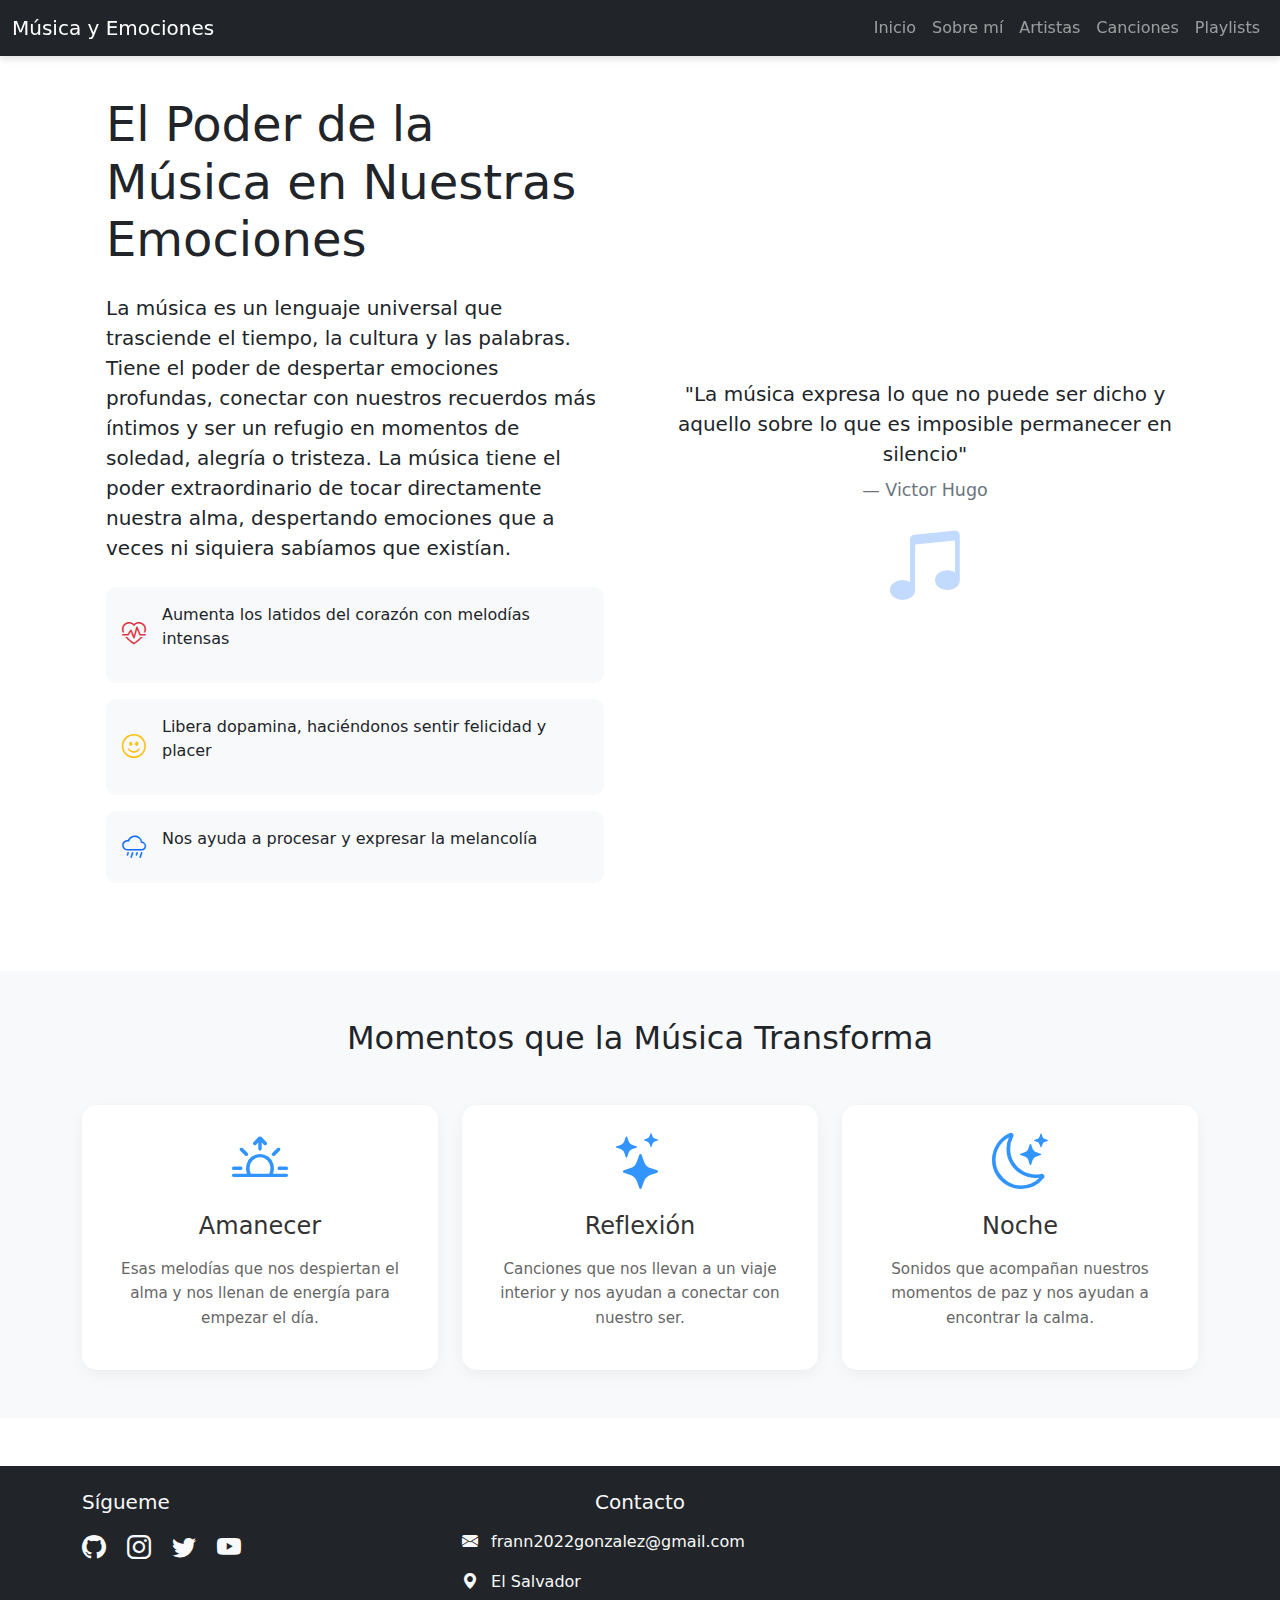
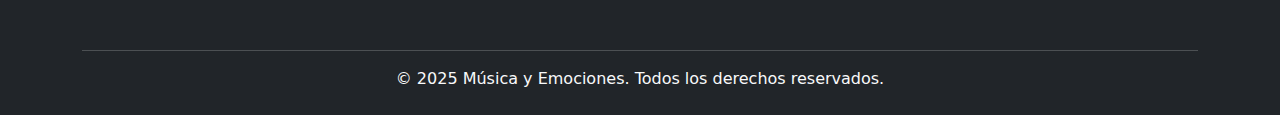
==== index.html @ a3bd382b "first commit" ====
<!DOCTYPE html>
<html lang="es">

<head>
  <meta charset="UTF-8">
  <meta name="viewport" content="width=device-width, initial-scale=1.0">
  <link rel="icon" type="image/png" href="Images/ondas-sonoras.png">
  <title>Música y Emociones</title>
  <link href="https://cdn.jsdelivr.net/npm/bootstrap@5.3.0/dist/css/bootstrap.min.css" rel="stylesheet">
  <link href="https://cdn.jsdelivr.net/npm/bootstrap-icons@1.10.3/font/bootstrap-icons.css" rel="stylesheet">
  <link rel="stylesheet" href="styles.css">
</head>

<main id="main-content">

  <body>
    <!--navbar-->
    <nav class="navbar navbar-expand-lg navbar-dark bg-dark fixed-top">
      <div class="container-fluid">
        <a class="navbar-brand" href="index.html">Música y Emociones</a>
        <button class="navbar-toggler" type="button" data-bs-toggle="collapse" data-bs-target="#navbarNav">
          <span class="navbar-toggler-icon"></span>
        </button>
        <div class="collapse navbar-collapse" id="navbarNav">
          <ul class="navbar-nav ms-auto">
            <li class="nav-item">
              <a class="nav-link" href="index.html">Inicio</a>
            </li>
            <li class="nav-item">
              <a class="nav-link" href="sobre-mi.html">Sobre mí</a>
            </li>
            <li class="nav-item">
              <a class="nav-link" href="artistas.html">Artistas</a>
            </li>
            <li class="nav-item">
              <a class="nav-link" href="canciones.html">Canciones</a>
            </li>
            <li class="nav-item">
              <a class="nav-link" href="playlist.html">Playlists</a>
            </li>
          </ul>
        </div>
      </div>
    </nav>

    <!-- Inicio - Carrusel -->
    <section id="inicio" class="carousel slide" data-bs-ride="carousel" data-bs-interval="3000" data-bs-pause="hover">
      <!--controles de navegación -->
      <div class="carousel-indicators">
        <button type="button" data-bs-target="#inicio" data-bs-slide-to="0" class="active"></button>
        <button type="button" data-bs-target="#inicio" data-bs-slide-to="1"></button>
        <button type="button" data-bs-target="#inicio" data-bs-slide-to="2"></button>
      </div>

      <div class="carousel-inner">
        <div class="carousel-item active">
          <img src="images/Carrusel/vinilo2.jpg" class="d-block w-100" alt="Música y emociones">
          <div class="carousel-caption d-none d-md-block">
            <h5>La música es el lenguaje del alma</h5>
            <p>Explora cómo la música conecta con nuestras emociones.</p>
            <a href="artistas.html" class="btn btn-primary mt-3">Conoce más</a>
          </div>
        </div>
        <div class="carousel-item">
          <img src="images/Carrusel/vinilo.jpg" class="d-block w-100" alt="Recomendaciones">
          <div class="carousel-caption d-none d-md-block">
            <h5>Descubre canciones que tocan el corazón</h5>
            <a href="canciones.html" class="btn btn-primary mt-3">Ver canciones</a>
          </div>
        </div>
        <div class="carousel-item">
          <img src="images/Carrusel/fond.jpg" class="d-block w-100" alt="Playlists">
          <div class="carousel-caption d-none d-md-block">
            <h5>Playlists para cada momento</h5>
            <a href="playlist.html" class="btn btn-primary mt-3">Explorar playlists</a>
          </div>
        </div>
      </div>

      <!-- botones de anterior/siguiente -->
      <button class="carousel-control-prev" type="button" data-bs-target="#inicio" data-bs-slide="prev">
        <span class="carousel-control-prev-icon" aria-hidden="true"></span>
        <span class="visually-hidden">Anterior</span>
      </button>
      <button class="carousel-control-next" type="button" data-bs-target="#inicio" data-bs-slide="next">
        <span class="carousel-control-next-icon" aria-hidden="true"></span>
        <span class="visually-hidden">Siguiente</span>
      </button>
    </section>

    <!-- Sección Impacto Emocional de la Música -->
    <section class="emotional-impact py-5">
      <div class="container">
        <div class="row align-items-center">
          <div class="col-md-6">
            <div class="impact-content p-4">
              <h2 class="display-5 mb-4">El Poder de la Música en Nuestras Emociones</h2>
              <p class="lead mb-4">La música es un lenguaje universal que trasciende el tiempo, la cultura y las
                palabras. Tiene el poder de despertar emociones profundas, conectar con nuestros recuerdos más íntimos y
                ser un refugio en momentos de soledad, alegría o tristeza.
                La música tiene el poder extraordinario de tocar directamente nuestra alma,
                despertando emociones que a veces ni siquiera sabíamos que existían.</p>
              <div class="emotion-cards">
                <div class="emotion-card mb-3">
                  <i class="bi bi-heart-pulse text-danger"></i>
                  <p>Aumenta los latidos del corazón con melodías intensas</p>
                </div>
                <div class="emotion-card mb-3">
                  <i class="bi bi-emoji-smile text-warning"></i>
                  <p>Libera dopamina, haciéndonos sentir felicidad y placer</p>
                </div>
                <div class="emotion-card mb-3">
                  <i class="bi bi-cloud-rain text-primary"></i>
                  <p>Nos ayuda a procesar y expresar la melancolía</p>
                </div>
              </div>
            </div>
          </div>
          <div class="col-md-6">
            <div class="impact-quote text-center p-4">
              <blockquote class="blockquote">
                <p class="mb-4">"La música expresa lo que no puede ser dicho y aquello sobre lo que es imposible
                  permanecer en silencio"</p>
                <footer class="blockquote-footer">Victor Hugo</footer>
              </blockquote>
              <i class="bi bi-music-note-beamed display-1 text-primary opacity-25"></i>
            </div>
          </div>
        </div>
      </div>
    </section>

    <!-- Sección Experiencias Musicales -->
    <section class="musical-experiences py-5 bg-light">
      <div class="container">
        <h2 class="text-center mb-5">Momentos que la Música Transforma</h2>
        <div class="row g-4">
          <div class="col-md-4">
            <div class="experience-card text-center p-4">
              <div class="experience-icon mb-3">
                <i class="bi bi-sunrise display-4"></i>
              </div>
              <h4>Amanecer</h4>
              <p>Esas melodías que nos despiertan el alma y nos llenan de energía para empezar el día.</p>
            </div>
          </div>
          <div class="col-md-4">
            <div class="experience-card text-center p-4">
              <div class="experience-icon mb-3">
                <i class="bi bi-stars display-4"></i>
              </div>
              <h4>Reflexión</h4>
              <p>Canciones que nos llevan a un viaje interior y nos ayudan a conectar con nuestro ser.</p>
            </div>
          </div>
          <div class="col-md-4">
            <div class="experience-card text-center p-4">
              <div class="experience-icon mb-3">
                <i class="bi bi-moon-stars display-4"></i>
              </div>
              <h4>Noche</h4>
              <p>Sonidos que acompañan nuestros momentos de paz y nos ayudan a encontrar la calma.</p>
            </div>
          </div>
        </div>
      </div>
    </section>

    <!-- Footer -->
    <footer class="footer bg-dark text-light py-4 mt-5">
      <div class="container">
        <div class="row g-4">
          <!-- Columna de redes sociales -->
          <div class="col-md-4">
            <h5 class="mb-3">Sígueme</h5>
            <div class="social-links">
              <a href="https://github.com/Frann1411" target="_blank" class="text-light me-3"><i
                  class="bi bi-github fs-4"></i></a>
              <a href="https://www.instagram.com/frann14.11?igsh=MWNpeHpvYTNza2E0MA==" target="_blank"
                class="text-light me-3"><i class="bi bi-instagram fs-4"></i></a>
              <a href="https://x.com/Frann1411" target="_blank" class="text-light me-3"><i
                  class="bi bi-twitter fs-4"></i></a>
              <a href="https://www.youtube.com/@franklingonzalez1224" target="_blank" class="text-light me-3"><i
                  class="bi bi-youtube fs-4"></i></a>
            </div>
          </div>

          <!-- Columna de contacto -->
          <div class="col-md-4">
            <h5 class="text-center mb-3">Contacto</h5>
            <p><i class="bi bi-envelope-fill me-2"></i> frann2022gonzalez@gmail.com </p>
            <p><i class="bi bi-geo-alt-fill me-2"></i> El Salvador </p>
          </div>
        </div>
        <!-- Derechos de autor -->
        <div class="row mt-4">
          <div class="col-12">
            <hr class="bg-light">
            <p class="text-center mb-0">
              © 2025 Música y Emociones. Todos los derechos reservados.
            </p>
          </div>
        </div>
      </div>
    </footer>

    <!-- Scripts -->
    <script src="scripts.js"></script>
    <script src="https://cdn.jsdelivr.net/npm/bootstrap@5.3.0/dist/js/bootstrap.bundle.min.js"></script>
  </body>
</main>

</html>
---- styles.css ----
/* Estilos para el Navbar */
#navbar {
    background: transparent;
    transition: background 0.5s ease;
  }
  
  #navbar.scrolled {
    background: linear-gradient(90deg, #061a3f, #020a1a); /* Fondo al hacer scroll */
  }
  
  .navbar-nav .nav-link {
    position: relative;
    transition: color 0.3s ease;
  }
  
  .navbar-nav .nav-link:hover {
    color: #ff6f61 !important; /* Color al hacer hover */
  }
  
  .navbar-nav .nav-link::after {
    content: '';
    position: absolute;
    width: 0;
    height: 2px;
    background: #ff6f61; /* Color del subrayado */
    bottom: 0;
    left: 0;
    transition: width 0.3s ease;
  }
  
  .navbar-nav .nav-link:hover::after {
    width: 100%; /* Subrayado al hacer hover */
  }
  
  .navbar {
    box-shadow: 0 4px 6px rgba(0, 0, 0, 0.1); /* Sombra */
  }
  
  /* Animación del menú desplegable */
  .navbar-toggler {
    border: none;
    outline: none;
  }
  
  .navbar-toggler:focus {
    box-shadow: none;
  }
  
  .navbar-toggler-icon {
    transition: transform 0.3s ease;
  }
  
  .navbar-toggler[aria-expanded="true"] .navbar-toggler-icon {
    transform: rotate(90deg); /* Gira el ícono al abrir el menú */
  }

.carousel-inner {
    max-height: 200vh; /* Usa unidades viewport para hacerlo responsive */
}

.carousel-inner img {
    object-fit: cover;
    height: 70vh;
    width: 50%;
}

/* Estilos para la sección "Sobre mí" */
#sobre-mi {
    background: linear-gradient(135deg, #f9f9f9, #e0e0e0);
    padding: 4rem 0;
    border-radius: 15px;
  }
  
  .gradient-text {
    background: linear-gradient(45deg, #ff6f61, #2a5298);
    -webkit-background-clip: text;
    -webkit-text-fill-color: transparent;
  }
  
  .profile-img {
    transition: transform 0.3s ease, box-shadow 0.3s ease;
  }
  
  .profile-img:hover {
    transform: scale(1.05);
    box-shadow: 0 10px 20px rgba(0, 0, 0, 0.2);
  }
  
  .badge {
    font-size: 1rem;
    padding: 0.5rem 1rem;
    border-radius: 20px;
    transition: transform 0.3s ease, background-color 0.3s ease;
  }
  
  .badge:hover {
    transform: translateY(-5px);
    background-color: #ff6f61 !important;
    color: white !important;
  }
  
  .btn-outline-primary, .btn-outline-dark {
    transition: transform 0.3s ease, background-color 0.3s ease;
  }
  
  .btn-outline-primary:hover, .btn-outline-dark:hover {
    transform: translateY(-5px);
  }
  
  .bi-spotify, .bi-instagram {
    transition: transform 0.3s ease;
  }
  
  .btn:hover .bi-spotify, .btn:hover .bi-instagram {
    transform: rotate(360deg);
  }
  
  /* Animación para las notas musicales */
  @keyframes float {
    0%, 100% {
      transform: translateY(0);
    }
    50% {
      transform: translateY(-20px);
    }
  }
  
  .floating-music-note {
    position: absolute;
    font-size: 2rem;
    animation: float 3s ease-in-out infinite;
  }
  
  .note-1 {
    top: 10%;
    left: 20%;
    animation-delay: 2s;
  }
  
  .note-2 {
    top: 30%;
    right: 10%;
    animation-delay: 1s;
  }
  
  .note-3 {
    bottom: 10%;
    left: 50%;
    animation-delay: 2s;
  }

/* Estilos para la sección de artistas */
#artistas {
  background: linear-gradient(135deg, #f9f9f9, #e0e0e0);
  padding: 4rem 0;
  border-radius: 15px;
}

.card-img-wrapper {
    height: 250px; /* Altura fija para todas las imágenes */
    overflow: hidden;
    position: relative;
}

.artist-img {
    width: 100%;
    height: 100%;
    object-fit: cover;
    transition: transform 0.3s ease;
}

.hover-card {
    transition: transform 0.3s ease, box-shadow 0.3s ease;
}

.hover-card:hover {
    transform: translateY(-5px);
    box-shadow: 0 0.5rem 1rem rgba(0,0,0,0.15) !important;
}

.hover-card:hover .artist-img {
    transform: scale(1.05);
}

.card {
    border: none;
    background-color: #fff;
    border-radius: 0.5rem;
}

.card-title {
    font-weight: 600;
    margin-bottom: 0.75rem;
}

.card-text {
    color: #6c757d;
    font-size: 0.95rem;
    line-height: 1.5;
}

.badge {
    padding: 0.5em 1em;
    font-weight: 500;
}

/* Responsive adjustments */
@media (max-width: 768px) {
    .card-img-wrapper {
        height: 200px;
    }
}

@media (max-width: 576px) {
    .card-img-wrapper {
        height: 180px;
    }
}

/* Estilos para el carrusel */
.carousel {
    border-radius: 1px;
    overflow: hidden;
  }
  
  .carousel-item {
    transition: transform 1s ease-in-out;
  }
  
  .carousel-item::before {
    content: '';
    position: absolute;
    top: 0;
    left: 0;
    width: 100%;
    height: 100%;
    background: rgba(0, 0, 0, 0.5);
  }
  
  .carousel-item img {
    width: 70%;
    height: auto;
    max-height: 425px;
    transition: transform 0.5s ease;
  }
  
  .carousel-item:hover img {
    transform: scale(1.1);
  }
  
  .carousel-caption h5 {
    font-size: 2.5rem;
    font-weight: bold;
    text-shadow: 2px 2px 4px rgba(0, 0, 0, 0.5);
  }
  
  .carousel-caption p {
    font-size: 1.2rem;
    text-shadow: 2px 2px 4px rgba(0, 0, 0, 0.5);
  }
  
  .carousel-indicators button {
    width: 10px;
    height: 10px;
    border-radius: 50%;
    background-color: rgba(255, 255, 255, 0.5);
    border: none;
    margin: 0 5px;
  }
  
  .carousel-indicators .active {
    background-color: #ff6f61;
  }
  
  /* Estilos responsive */
  @media (max-width: 768px) {
    .carousel-caption h5 {
      font-size: 1.5rem;
    }
  
    .carousel-control-prev,
    .carousel-control-next {
      display: none;
    }
  }

/* Estilos para la sección de canciones */
#canciones {
  background: linear-gradient(135deg, #f9f9f9, #e0e0e0);
  padding: 4rem 0;
  border-radius: 15px;
}

.card-img-wrapper {
  height: 250px; /* Altura fija para todas las imágenes */
  overflow: hidden;
  position: relative;
}

.artist-img {
  width: 100%;
  height: 100%;
  object-fit: cover;
  transition: transform 0.3s ease;
}

.hover-card {
  transition: transform 0.3s ease, box-shadow 0.3s ease;
}

.hover-card:hover {
  transform: translateY(-5px);
  box-shadow: 0 0.5rem 1rem rgba(0, 0, 0, 0.15) !important;
}

.hover-card:hover .artist-img {
  transform: scale(1.05);
}

.card {
  border: none;
  background-color: #fff;
  border-radius: 0.5rem;
}

.card-title {
  font-weight: 600;
  margin-bottom: 0.75rem;
}

.card-text {
  color: #6c757d;
  font-size: 0.95rem;
  line-height: 1.5;
}

.badge {
  padding: 0.5em 1em;
  font-weight: 500;
}

/* estilos generales */
#main-content {
  opacity: 1;
  transition: opacity 0.5s ease;
}

#main-content.fade-out {
  opacity: 0;
}


#playlists {
  background: linear-gradient(135deg, #f9f9f9, #e0e0e0);
  padding: 4rem 0;
  border-radius: 15px;
}


#contacto {
  background: linear-gradient(135deg, #f9f9f9, #e0e0e0);
  padding: 4rem 0;
  border-radius: 15px;
}

/* Estilos para el footer */
.footer {
  background-color: #212529;
}

.footer a {
  transition: color 0.3s ease;
}

.footer a:hover {
  color: #007bff !important;
}

.social-links a {
  transition: transform 0.3s ease;
  display: inline-block;
}

.social-links a:hover {
  transform: translateY(-3px);
}

.footer hr {
  opacity: 0.2;
}

/* Ajustes responsivos */
@media (max-width: 768px) {
  .social-links {
      text-align: center;
  }
  
  .footer h5 {
      margin-top: 1rem;
  }
}

/* Estilos para la sección del impacto emocional */
.emotional-impact {
  background-color: #ffffff;
}

.emotion-card {
  display: flex;
  align-items: center;
  gap: 1rem;
  padding: 1rem;
  background-color: #f8f9fa;
  border-radius: 10px;
  transition: transform 0.3s ease;
}

.emotion-card:hover {
  transform: translateX(10px);
}

.emotion-card i {
  font-size: 1.5rem;
}

.impact-quote {
  position: relative;
}

.impact-quote .bi-music-note-beamed {
  position: relative;
  bottom: 0;
  right: 0;
  z-index: 0;
}

.blockquote {
  position: relative;
  z-index: 1;
}

/* Estilos para la sección de experiencias musicales */
.experience-card {
  background-color: white;
  border-radius: 15px;
  box-shadow: 0 5px 15px rgba(0,0,0,0.05);
  transition: transform 0.3s ease;
  height: 100%;
}

.experience-card:hover {
  transform: translateY(-10px);
}

.experience-icon {
  color: #007bff;
  opacity: 0.8;
}

.experience-card h4 {
  color: #333;
  margin-bottom: 1rem;
}

.experience-card p {
  color: #666;
  font-size: 0.95rem;
  line-height: 1.6;
}

/* Ajustes responsivos */
@media (max-width: 768px) {
  .impact-quote {
      margin-top: 2rem;
  }
  
  .emotion-card {
      margin-bottom: 1rem;
  }
}

/* Estilos para la sección de playlists */
.playlist-header {
  padding: 2rem 0;
}

.playlist-card {
  border: none;
  border-radius: 15px;
  transition: all 0.3s ease;
  box-shadow: 0 5px 15px rgba(0,0,0,0.1);
  overflow: hidden;
}

.playlist-card:hover {
  transform: translateY(-10px);
  box-shadow: 0 8px 25px rgba(0,0,0,0.15);
}

.playlist-icon {
  font-size: 2.5rem;
  text-align: center;
}

.playlist-icon i {
  background: linear-gradient(45deg, #ff4b4b, #ff6b6b);
  -webkit-background-clip: text;
  -webkit-text-fill-color: transparent;
}

.playlist-card .card-title {
  font-size: 1.25rem;
  font-weight: 600;
  margin-bottom: 1rem;
}

.playlist-card .card-text {
  color: #6c757d;
  font-size: 0.95rem;
  line-height: 1.6;
}

.playlist-stats {
  margin-top: auto;
}

.playlist-stats .badge {
  padding: 0.5em 1em;
  font-weight: normal;
}

.playlist-btn {
  width: 100%;
  border-radius: 25px;
  padding: 0.5rem 1rem;
  transition: all 0.3s ease;
}

.playlist-btn:hover {
  background-color: #ff0000;
  border-color: #ff0000;
  color: white;
  transform: scale(1.02);
}

/* Ajustes responsivos */
@media (max-width: 768px) {
  .playlist-header {
      padding: 1rem 0;
  }
  
  .playlist-card {
      margin-bottom: 1.5rem;
  }
}
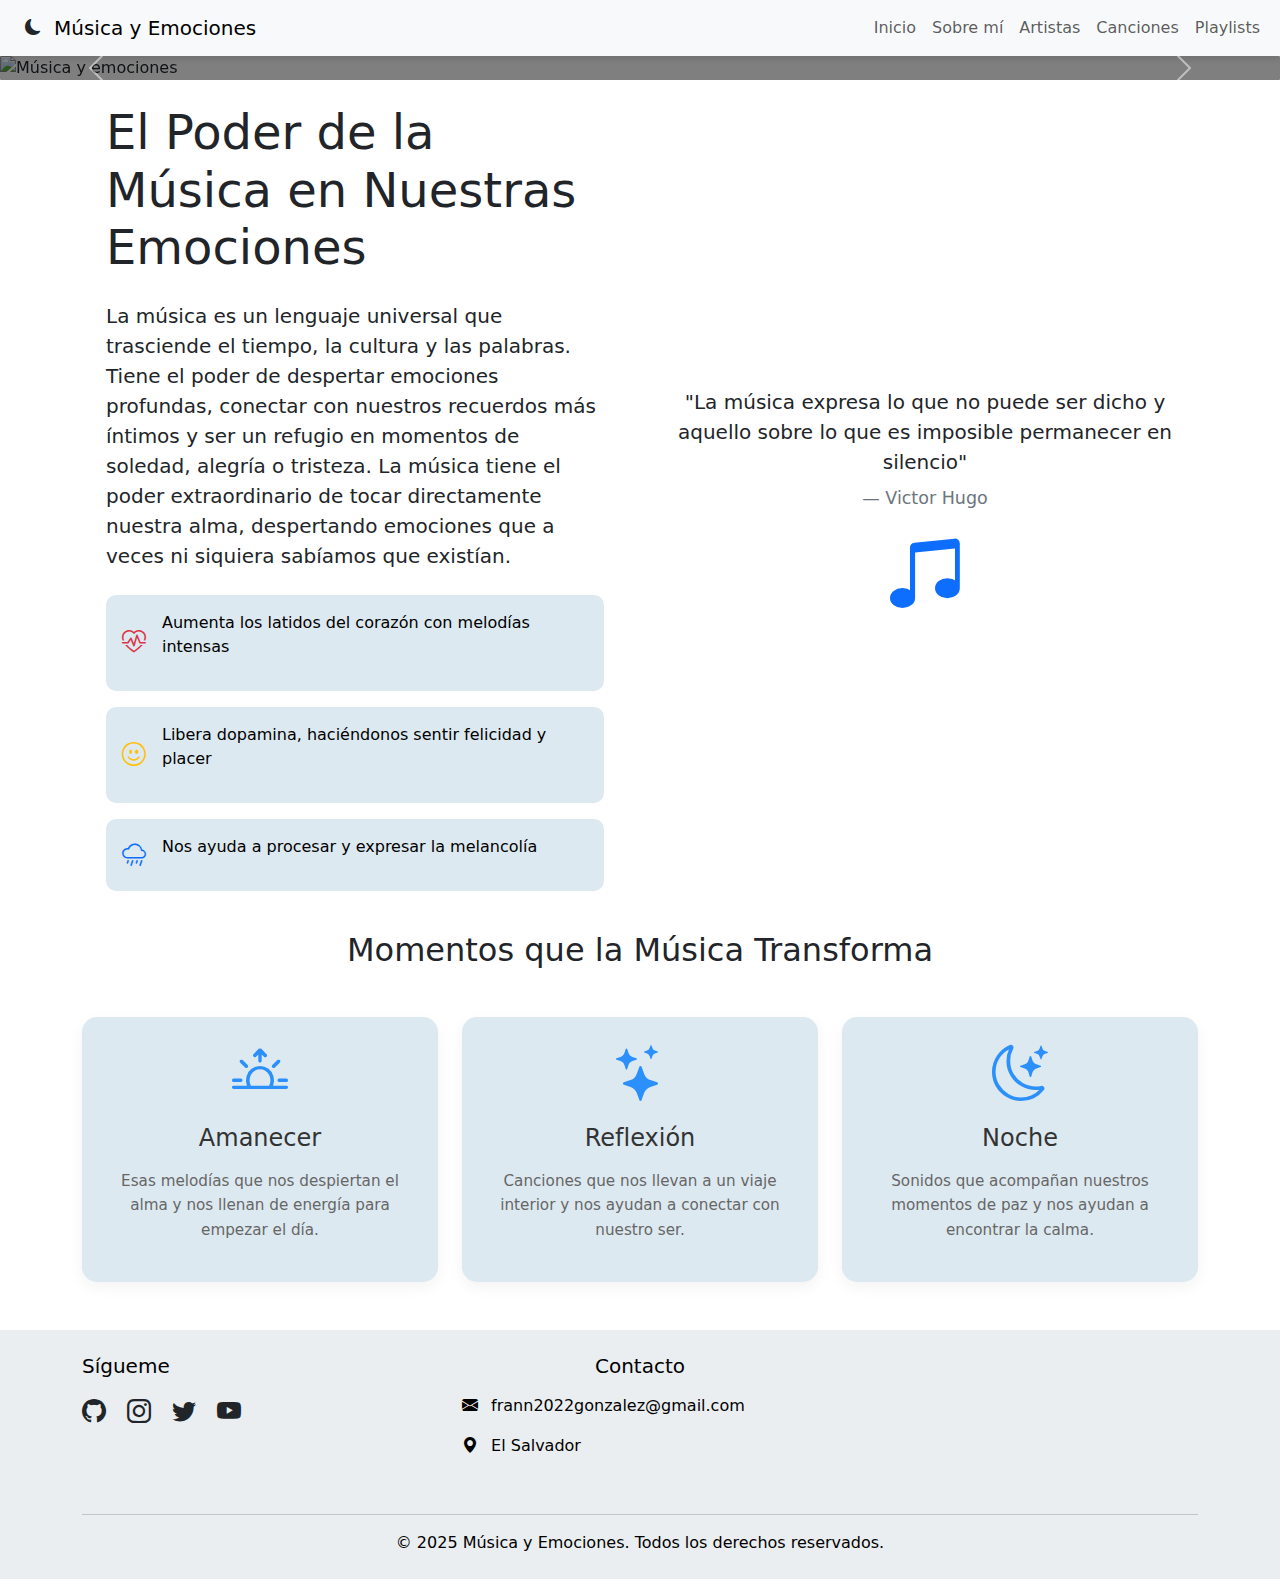
==== commit 100db6eb: "agragado modo oscuro y ajustes de estilo" ====
--- a/index.html
+++ b/index.html
@@ -13,10 +13,11 @@
 
 <main id="main-content">
 
-  <body>
+  <body data-bs-theme="light">
     <!--navbar-->
-    <nav class="navbar navbar-expand-lg navbar-dark bg-dark fixed-top">
+    <nav class="navbar navbar-expand-lg bg-body-tertiary bg-dark">
       <div class="container-fluid">
+        <button onclick="cambiarTema()" class=" btn rounded-fill"><i id="d1-icon" class="bi bi-moon-fill"></i></button>
         <a class="navbar-brand" href="index.html">Música y Emociones</a>
         <button class="navbar-toggler" type="button" data-bs-toggle="collapse" data-bs-target="#navbarNav">
           <span class="navbar-toggler-icon"></span>
@@ -38,8 +39,9 @@
             <li class="nav-item">
               <a class="nav-link" href="playlist.html">Playlists</a>
             </li>
-          </ul>
-        </div>
+        </div>
+        </ul>
+      </div>
       </div>
     </nav>
 
@@ -56,22 +58,22 @@
         <div class="carousel-item active">
           <img src="images/Carrusel/vinilo2.jpg" class="d-block w-100" alt="Música y emociones">
           <div class="carousel-caption d-none d-md-block">
-            <h5>La música es el lenguaje del alma</h5>
-            <p>Explora cómo la música conecta con nuestras emociones.</p>
+            <h5 class="text-light">La música es el lenguaje del alma</h5>
+            <p class="text-light">Explora cómo la música conecta con nuestras emociones.</p>
             <a href="artistas.html" class="btn btn-primary mt-3">Conoce más</a>
           </div>
         </div>
         <div class="carousel-item">
           <img src="images/Carrusel/vinilo.jpg" class="d-block w-100" alt="Recomendaciones">
           <div class="carousel-caption d-none d-md-block">
-            <h5>Descubre canciones que tocan el corazón</h5>
+            <h5 class="text-light">Descubre canciones que tocan el corazón</h5>
             <a href="canciones.html" class="btn btn-primary mt-3">Ver canciones</a>
           </div>
         </div>
         <div class="carousel-item">
           <img src="images/Carrusel/fond.jpg" class="d-block w-100" alt="Playlists">
           <div class="carousel-caption d-none d-md-block">
-            <h5>Playlists para cada momento</h5>
+            <h5 class="text-light">Playlists para cada momento</h5>
             <a href="playlist.html" class="btn btn-primary mt-3">Explorar playlists</a>
           </div>
         </div>
@@ -89,7 +91,7 @@
     </section>
 
     <!-- Sección Impacto Emocional de la Música -->
-    <section class="emotional-impact py-5">
+    <section>
       <div class="container">
         <div class="row align-items-center">
           <div class="col-md-6">
@@ -103,15 +105,15 @@
               <div class="emotion-cards">
                 <div class="emotion-card mb-3">
                   <i class="bi bi-heart-pulse text-danger"></i>
-                  <p>Aumenta los latidos del corazón con melodías intensas</p>
+                  <p class="text-black">Aumenta los latidos del corazón con melodías intensas</p>
                 </div>
                 <div class="emotion-card mb-3">
                   <i class="bi bi-emoji-smile text-warning"></i>
-                  <p>Libera dopamina, haciéndonos sentir felicidad y placer</p>
+                  <p class="text-black">Libera dopamina, haciéndonos sentir felicidad y placer</p>
                 </div>
                 <div class="emotion-card mb-3">
                   <i class="bi bi-cloud-rain text-primary"></i>
-                  <p>Nos ayuda a procesar y expresar la melancolía</p>
+                  <p class="text-black">Nos ayuda a procesar y expresar la melancolía</p>
                 </div>
               </div>
             </div>
@@ -123,7 +125,7 @@
                   permanecer en silencio"</p>
                 <footer class="blockquote-footer">Victor Hugo</footer>
               </blockquote>
-              <i class="bi bi-music-note-beamed display-1 text-primary opacity-25"></i>
+              <i class="bi bi-music-note-beamed display-1 text-primary opacity-20"></i>
             </div>
           </div>
         </div>
@@ -131,7 +133,7 @@
     </section>
 
     <!-- Sección Experiencias Musicales -->
-    <section class="musical-experiences py-5 bg-light">
+    <section>
       <div class="container">
         <h2 class="text-center mb-5">Momentos que la Música Transforma</h2>
         <div class="row g-4">
@@ -167,36 +169,36 @@
     </section>
 
     <!-- Footer -->
-    <footer class="footer bg-dark text-light py-4 mt-5">
+    <footer class="footer py-4 mt-5">
       <div class="container">
         <div class="row g-4">
           <!-- Columna de redes sociales -->
           <div class="col-md-4">
-            <h5 class="mb-3">Sígueme</h5>
+            <h5 class="text-black mb-3">Sígueme</h5>
             <div class="social-links">
-              <a href="https://github.com/Frann1411" target="_blank" class="text-light me-3"><i
+              <a href="https://github.com/Frann1411" target="_blank" class="text-dark me-3"><i
                   class="bi bi-github fs-4"></i></a>
               <a href="https://www.instagram.com/frann14.11?igsh=MWNpeHpvYTNza2E0MA==" target="_blank"
-                class="text-light me-3"><i class="bi bi-instagram fs-4"></i></a>
-              <a href="https://x.com/Frann1411" target="_blank" class="text-light me-3"><i
+                class="text-dark me-3"><i class="bi bi-instagram fs-4"></i></a>
+              <a href="https://x.com/Frann1411" target="_blank" class="text-dark me-3"><i
                   class="bi bi-twitter fs-4"></i></a>
-              <a href="https://www.youtube.com/@franklingonzalez1224" target="_blank" class="text-light me-3"><i
+              <a href="https://www.youtube.com/@franklingonzalez1224" target="_blank" class="text-dark me-3"><i
                   class="bi bi-youtube fs-4"></i></a>
             </div>
           </div>
 
           <!-- Columna de contacto -->
           <div class="col-md-4">
-            <h5 class="text-center mb-3">Contacto</h5>
-            <p><i class="bi bi-envelope-fill me-2"></i> frann2022gonzalez@gmail.com </p>
-            <p><i class="bi bi-geo-alt-fill me-2"></i> El Salvador </p>
+            <h5 class="text-center text-black mb-3">Contacto</h5>
+            <p class="text-black"><i class="bi bi-envelope-fill text-black me-2"></i> frann2022gonzalez@gmail.com </p>
+            <p class="text-black"><i class="bi bi-geo-alt-fill text-black me-2"></i> El Salvador </p>
           </div>
         </div>
         <!-- Derechos de autor -->
         <div class="row mt-4">
           <div class="col-12">
             <hr class="bg-light">
-            <p class="text-center mb-0">
+            <p class="text-center text-black mb-0">
               © 2025 Música y Emociones. Todos los derechos reservados.
             </p>
           </div>
@@ -206,6 +208,7 @@
 
     <!-- Scripts -->
     <script src="scripts.js"></script>
+    <script src="dark.js"></script>
     <script src="https://cdn.jsdelivr.net/npm/bootstrap@5.3.0/dist/js/bootstrap.bundle.min.js"></script>
   </body>
 </main>
--- a/styles.css
+++ b/styles.css
@@ -1,298 +1,167 @@
 /* Estilos para el Navbar */
 #navbar {
-    background: transparent;
-    transition: background 0.5s ease;
-  }
-  
-  #navbar.scrolled {
-    background: linear-gradient(90deg, #061a3f, #020a1a); /* Fondo al hacer scroll */
-  }
-  
-  .navbar-nav .nav-link {
-    position: relative;
-    transition: color 0.3s ease;
-  }
-  
-  .navbar-nav .nav-link:hover {
-    color: #ff6f61 !important; /* Color al hacer hover */
-  }
-  
-  .navbar-nav .nav-link::after {
-    content: '';
-    position: absolute;
-    width: 0;
-    height: 2px;
-    background: #ff6f61; /* Color del subrayado */
-    bottom: 0;
-    left: 0;
-    transition: width 0.3s ease;
-  }
-  
-  .navbar-nav .nav-link:hover::after {
-    width: 100%; /* Subrayado al hacer hover */
-  }
-  
-  .navbar {
-    box-shadow: 0 4px 6px rgba(0, 0, 0, 0.1); /* Sombra */
-  }
-  
-  /* Animación del menú desplegable */
-  .navbar-toggler {
-    border: none;
-    outline: none;
-  }
-  
-  .navbar-toggler:focus {
-    box-shadow: none;
-  }
-  
-  .navbar-toggler-icon {
-    transition: transform 0.3s ease;
-  }
-  
-  .navbar-toggler[aria-expanded="true"] .navbar-toggler-icon {
-    transform: rotate(90deg); /* Gira el ícono al abrir el menú */
-  }
+  background: transparent;
+  transition: background 0.5s ease;
+}
+
+#navbar.scrolled {
+  background: linear-gradient(90deg, #061a3f, #020a1a);
+  /* Fondo al hacer scroll */
+}
+
+.navbar-nav .nav-link {
+  position: relative;
+  transition: color 0.3s ease;
+}
+
+.navbar-nav .nav-link:hover {
+  color: #d31121 !important;
+  /* Color al hacer hover */
+}
+
+.navbar-nav .nav-link::after {
+  content: '';
+  position: absolute;
+  width: 0;
+  height: 2px;
+  background: #720a00;
+  /* Color del subrayado */
+  bottom: 0;
+  left: 0;
+  transition: width 0.3s ease;
+}
+
+.navbar-nav .nav-link:hover::after {
+  width: 100%;
+  /* Subrayado al hacer hover */
+}
+
+.navbar {
+  box-shadow: 0 4px 6px rgba(0, 0, 0, 0.1);
+  /* Sombra */
+}
+
+/* Animación del menú desplegable */
+.navbar-toggler {
+  border: none;
+  outline: none;
+}
+
+.navbar-toggler:focus {
+  box-shadow: none;
+}
+
+.navbar-toggler-icon {
+  transition: transform 0.3s ease;
+}
+
+.navbar-toggler[aria-expanded="true"] .navbar-toggler-icon {
+  transform: rotate(90deg);
+  /* Gira el ícono al abrir el menú */
+}
 
 .carousel-inner {
-    max-height: 200vh; /* Usa unidades viewport para hacerlo responsive */
+  max-height: 200vh;
+  /* Usa unidades viewport para hacerlo responsive */
 }
 
 .carousel-inner img {
-    object-fit: cover;
-    height: 70vh;
-    width: 50%;
+  object-fit: cover;
+  height: 70vh;
+  width: 50%;
 }
 
 /* Estilos para la sección "Sobre mí" */
-#sobre-mi {
-    background: linear-gradient(135deg, #f9f9f9, #e0e0e0);
-    padding: 4rem 0;
-    border-radius: 15px;
-  }
-  
-  .gradient-text {
-    background: linear-gradient(45deg, #ff6f61, #2a5298);
-    -webkit-background-clip: text;
-    -webkit-text-fill-color: transparent;
-  }
-  
-  .profile-img {
-    transition: transform 0.3s ease, box-shadow 0.3s ease;
-  }
-  
-  .profile-img:hover {
-    transform: scale(1.05);
-    box-shadow: 0 10px 20px rgba(0, 0, 0, 0.2);
-  }
-  
-  .badge {
-    font-size: 1rem;
-    padding: 0.5rem 1rem;
-    border-radius: 20px;
-    transition: transform 0.3s ease, background-color 0.3s ease;
-  }
-  
-  .badge:hover {
-    transform: translateY(-5px);
-    background-color: #ff6f61 !important;
-    color: white !important;
-  }
-  
-  .btn-outline-primary, .btn-outline-dark {
-    transition: transform 0.3s ease, background-color 0.3s ease;
-  }
-  
-  .btn-outline-primary:hover, .btn-outline-dark:hover {
-    transform: translateY(-5px);
-  }
-  
-  .bi-spotify, .bi-instagram {
-    transition: transform 0.3s ease;
-  }
-  
-  .btn:hover .bi-spotify, .btn:hover .bi-instagram {
-    transform: rotate(360deg);
-  }
-  
-  /* Animación para las notas musicales */
-  @keyframes float {
-    0%, 100% {
-      transform: translateY(0);
-    }
-    50% {
-      transform: translateY(-20px);
-    }
-  }
-  
-  .floating-music-note {
-    position: absolute;
-    font-size: 2rem;
-    animation: float 3s ease-in-out infinite;
-  }
-  
-  .note-1 {
-    top: 10%;
-    left: 20%;
-    animation-delay: 2s;
-  }
-  
-  .note-2 {
-    top: 30%;
-    right: 10%;
-    animation-delay: 1s;
-  }
-  
-  .note-3 {
-    bottom: 10%;
-    left: 50%;
-    animation-delay: 2s;
-  }
+.gradient-text {
+  background: linear-gradient(45deg, #ff6f61, #2a5298);
+  -webkit-background-clip: text;
+  -webkit-text-fill-color: transparent;
+}
+
+.profile-img {
+  transition: transform 0.3s ease, box-shadow 0.3s ease;
+}
+
+.profile-img:hover {
+  transform: scale(1.05);
+  box-shadow: 0 10px 20px rgba(0, 0, 0, 0.2);
+}
+
+.badge {
+  font-size: 1rem;
+  padding: 0.5rem 1rem;
+  border-radius: 20px;
+  transition: transform 0.3s ease, background-color 0.3s ease;
+}
+
+.badge:hover {
+  transform: translateY(-5px);
+  background-color: #ff6f61 !important;
+  color: white !important;
+}
+
+.btn-outline-primary,
+.btn-outline-dark {
+  transition: transform 0.3s ease, background-color 0.3s ease;
+}
+
+.btn-outline-primary:hover,
+.btn-outline-dark:hover {
+  transform: translateY(-5px);
+}
+
+.bi-spotify,
+.bi-instagram {
+  transition: transform 0.3s ease;
+}
+
+.btn:hover .bi-spotify,
+.btn:hover .bi-instagram {
+  transform: rotate(360deg);
+}
+
+/* Animación para las notas musicales */
+@keyframes float {
+
+  0%,
+  100% {
+    transform: translateY(0);
+  }
+
+  50% {
+    transform: translateY(-20px);
+  }
+}
+
+.floating-music-note {
+  position: absolute;
+  font-size: 2rem;
+  animation: float 3s ease-in-out infinite;
+}
+
+.note-1 {
+  top: 10%;
+  left: 20%;
+  animation-delay: 2s;
+}
+
+.note-2 {
+  top: 30%;
+  right: 10%;
+  animation-delay: 1s;
+}
+
+.note-3 {
+  bottom: 10%;
+  left: 50%;
+  animation-delay: 2s;
+}
+
 
 /* Estilos para la sección de artistas */
-#artistas {
-  background: linear-gradient(135deg, #f9f9f9, #e0e0e0);
-  padding: 4rem 0;
-  border-radius: 15px;
-}
-
 .card-img-wrapper {
-    height: 250px; /* Altura fija para todas las imágenes */
-    overflow: hidden;
-    position: relative;
-}
-
-.artist-img {
-    width: 100%;
-    height: 100%;
-    object-fit: cover;
-    transition: transform 0.3s ease;
-}
-
-.hover-card {
-    transition: transform 0.3s ease, box-shadow 0.3s ease;
-}
-
-.hover-card:hover {
-    transform: translateY(-5px);
-    box-shadow: 0 0.5rem 1rem rgba(0,0,0,0.15) !important;
-}
-
-.hover-card:hover .artist-img {
-    transform: scale(1.05);
-}
-
-.card {
-    border: none;
-    background-color: #fff;
-    border-radius: 0.5rem;
-}
-
-.card-title {
-    font-weight: 600;
-    margin-bottom: 0.75rem;
-}
-
-.card-text {
-    color: #6c757d;
-    font-size: 0.95rem;
-    line-height: 1.5;
-}
-
-.badge {
-    padding: 0.5em 1em;
-    font-weight: 500;
-}
-
-/* Responsive adjustments */
-@media (max-width: 768px) {
-    .card-img-wrapper {
-        height: 200px;
-    }
-}
-
-@media (max-width: 576px) {
-    .card-img-wrapper {
-        height: 180px;
-    }
-}
-
-/* Estilos para el carrusel */
-.carousel {
-    border-radius: 1px;
-    overflow: hidden;
-  }
-  
-  .carousel-item {
-    transition: transform 1s ease-in-out;
-  }
-  
-  .carousel-item::before {
-    content: '';
-    position: absolute;
-    top: 0;
-    left: 0;
-    width: 100%;
-    height: 100%;
-    background: rgba(0, 0, 0, 0.5);
-  }
-  
-  .carousel-item img {
-    width: 70%;
-    height: auto;
-    max-height: 425px;
-    transition: transform 0.5s ease;
-  }
-  
-  .carousel-item:hover img {
-    transform: scale(1.1);
-  }
-  
-  .carousel-caption h5 {
-    font-size: 2.5rem;
-    font-weight: bold;
-    text-shadow: 2px 2px 4px rgba(0, 0, 0, 0.5);
-  }
-  
-  .carousel-caption p {
-    font-size: 1.2rem;
-    text-shadow: 2px 2px 4px rgba(0, 0, 0, 0.5);
-  }
-  
-  .carousel-indicators button {
-    width: 10px;
-    height: 10px;
-    border-radius: 50%;
-    background-color: rgba(255, 255, 255, 0.5);
-    border: none;
-    margin: 0 5px;
-  }
-  
-  .carousel-indicators .active {
-    background-color: #ff6f61;
-  }
-  
-  /* Estilos responsive */
-  @media (max-width: 768px) {
-    .carousel-caption h5 {
-      font-size: 1.5rem;
-    }
-  
-    .carousel-control-prev,
-    .carousel-control-next {
-      display: none;
-    }
-  }
-
-/* Estilos para la sección de canciones */
-#canciones {
-  background: linear-gradient(135deg, #f9f9f9, #e0e0e0);
-  padding: 4rem 0;
-  border-radius: 15px;
-}
-
-.card-img-wrapper {
-  height: 250px; /* Altura fija para todas las imágenes */
+  height: 250px;
+  /* Altura fija para todas las imágenes */
   overflow: hidden;
   position: relative;
 }
@@ -319,7 +188,137 @@
 
 .card {
   border: none;
-  background-color: #fff;
+  border-radius: 0.5rem;
+}
+
+.card-title {
+  font-weight: 600;
+  margin-bottom: 0.75rem;
+  color: #020a1a;
+}
+
+.card-text {
+  color: #202122;
+  font-size: 0.95rem;
+  line-height: 1.5;
+}
+
+.badge {
+  padding: 0.5em 1em;
+  font-weight: 500;
+}
+
+/* Responsive adjustments */
+@media (max-width: 768px) {
+  .card-img-wrapper {
+    height: 200px;
+  }
+}
+
+@media (max-width: 576px) {
+  .card-img-wrapper {
+    height: 180px;
+  }
+}
+
+/* Estilos para el carrusel */
+.carousel {
+  border-radius: 1px;
+  overflow: hidden;
+}
+
+.carousel-item {
+  transition: transform 1s ease-in-out;
+}
+
+.carousel-item::before {
+  content: '';
+  position: absolute;
+  top: 0;
+  left: 0;
+  width: 100%;
+  height: 100%;
+  background: rgba(0, 0, 0, 0.5);
+}
+
+.carousel-item img {
+  width: 70%;
+  height: auto;
+  max-height: 425px;
+  transition: transform 0.5s ease;
+}
+
+.carousel-item:hover img {
+  transform: scale(1.1);
+}
+
+.carousel-caption h5 {
+  font-size: 2.5rem;
+  font-weight: bold;
+  text-shadow: 2px 2px 4px rgba(0, 0, 0, 0.5);
+}
+
+.carousel-caption p {
+  font-size: 1.2rem;
+  text-shadow: 2px 2px 4px rgba(0, 0, 0, 0.5);
+}
+
+.carousel-indicators button {
+  width: 10px;
+  height: 10px;
+  border-radius: 50%;
+  background-color: rgba(255, 255, 255, 0.5);
+  border: none;
+  margin: 0 5px;
+}
+
+.carousel-indicators .active {
+  background-color: #ff6f61;
+}
+
+/* Estilos responsive */
+@media (max-width: 768px) {
+  .carousel-caption h5 {
+    font-size: 1.5rem;
+  }
+
+  .carousel-control-prev,
+  .carousel-control-next {
+    display: none;
+  }
+}
+
+/* Estilos para la sección de canciones */
+.card-img-wrapper {
+  height: 250px;
+  /* Altura fija para todas las imágenes */
+  overflow: hidden;
+  position: relative;
+}
+
+.artist-img {
+  width: 100%;
+  height: 100%;
+  object-fit: cover;
+  transition: transform 0.3s ease;
+}
+
+.hover-card {
+  transition: transform 0.3s ease, box-shadow 0.3s ease;
+}
+
+.hover-card:hover {
+  transform: translateY(-5px);
+  box-shadow: 0 0.5rem 1rem rgba(0, 0, 0, 0.15) !important;
+}
+
+.hover-card:hover .artist-img {
+  transform: scale(1.05);
+}
+
+.card-body {
+  border: none;
+  background-color: #c2ecec;
   border-radius: 0.5rem;
 }
 
@@ -365,7 +364,7 @@
 
 /* Estilos para el footer */
 .footer {
-  background-color: #212529;
+  background-color: #eaeef0;
 }
 
 .footer a {
@@ -392,25 +391,22 @@
 /* Ajustes responsivos */
 @media (max-width: 768px) {
   .social-links {
-      text-align: center;
-  }
-  
+    text-align: center;
+  }
+
   .footer h5 {
-      margin-top: 1rem;
+    margin-top: 1rem;
   }
 }
 
 /* Estilos para la sección del impacto emocional */
-.emotional-impact {
-  background-color: #ffffff;
-}
 
 .emotion-card {
   display: flex;
   align-items: center;
   gap: 1rem;
   padding: 1rem;
-  background-color: #f8f9fa;
+  background-color: rgb(221, 233, 240);
   border-radius: 10px;
   transition: transform 0.3s ease;
 }
@@ -441,9 +437,9 @@
 
 /* Estilos para la sección de experiencias musicales */
 .experience-card {
-  background-color: white;
+  background-color: rgb(221, 233, 240);
   border-radius: 15px;
-  box-shadow: 0 5px 15px rgba(0,0,0,0.05);
+  box-shadow: 0 5px 15px rgba(0, 0, 0, 0.05);
   transition: transform 0.3s ease;
   height: 100%;
 }
@@ -471,11 +467,11 @@
 /* Ajustes responsivos */
 @media (max-width: 768px) {
   .impact-quote {
-      margin-top: 2rem;
-  }
-  
+    margin-top: 2rem;
+  }
+
   .emotion-card {
-      margin-bottom: 1rem;
+    margin-bottom: 1rem;
   }
 }
 
@@ -485,16 +481,17 @@
 }
 
 .playlist-card {
+  background-color: #c1f5d5;
   border: none;
   border-radius: 15px;
   transition: all 0.3s ease;
-  box-shadow: 0 5px 15px rgba(0,0,0,0.1);
+  box-shadow: 0 5px 15px rgba(0, 0, 0, 0.1);
   overflow: hidden;
 }
 
 .playlist-card:hover {
   transform: translateY(-10px);
-  box-shadow: 0 8px 25px rgba(0,0,0,0.15);
+  box-shadow: 0 8px 25px rgba(0, 0, 0, 0.15);
 }
 
 .playlist-icon {
@@ -546,10 +543,10 @@
 /* Ajustes responsivos */
 @media (max-width: 768px) {
   .playlist-header {
-      padding: 1rem 0;
-  }
-  
+    padding: 1rem 0;
+  }
+
   .playlist-card {
-      margin-bottom: 1.5rem;
+    margin-bottom: 1.5rem;
   }
 }